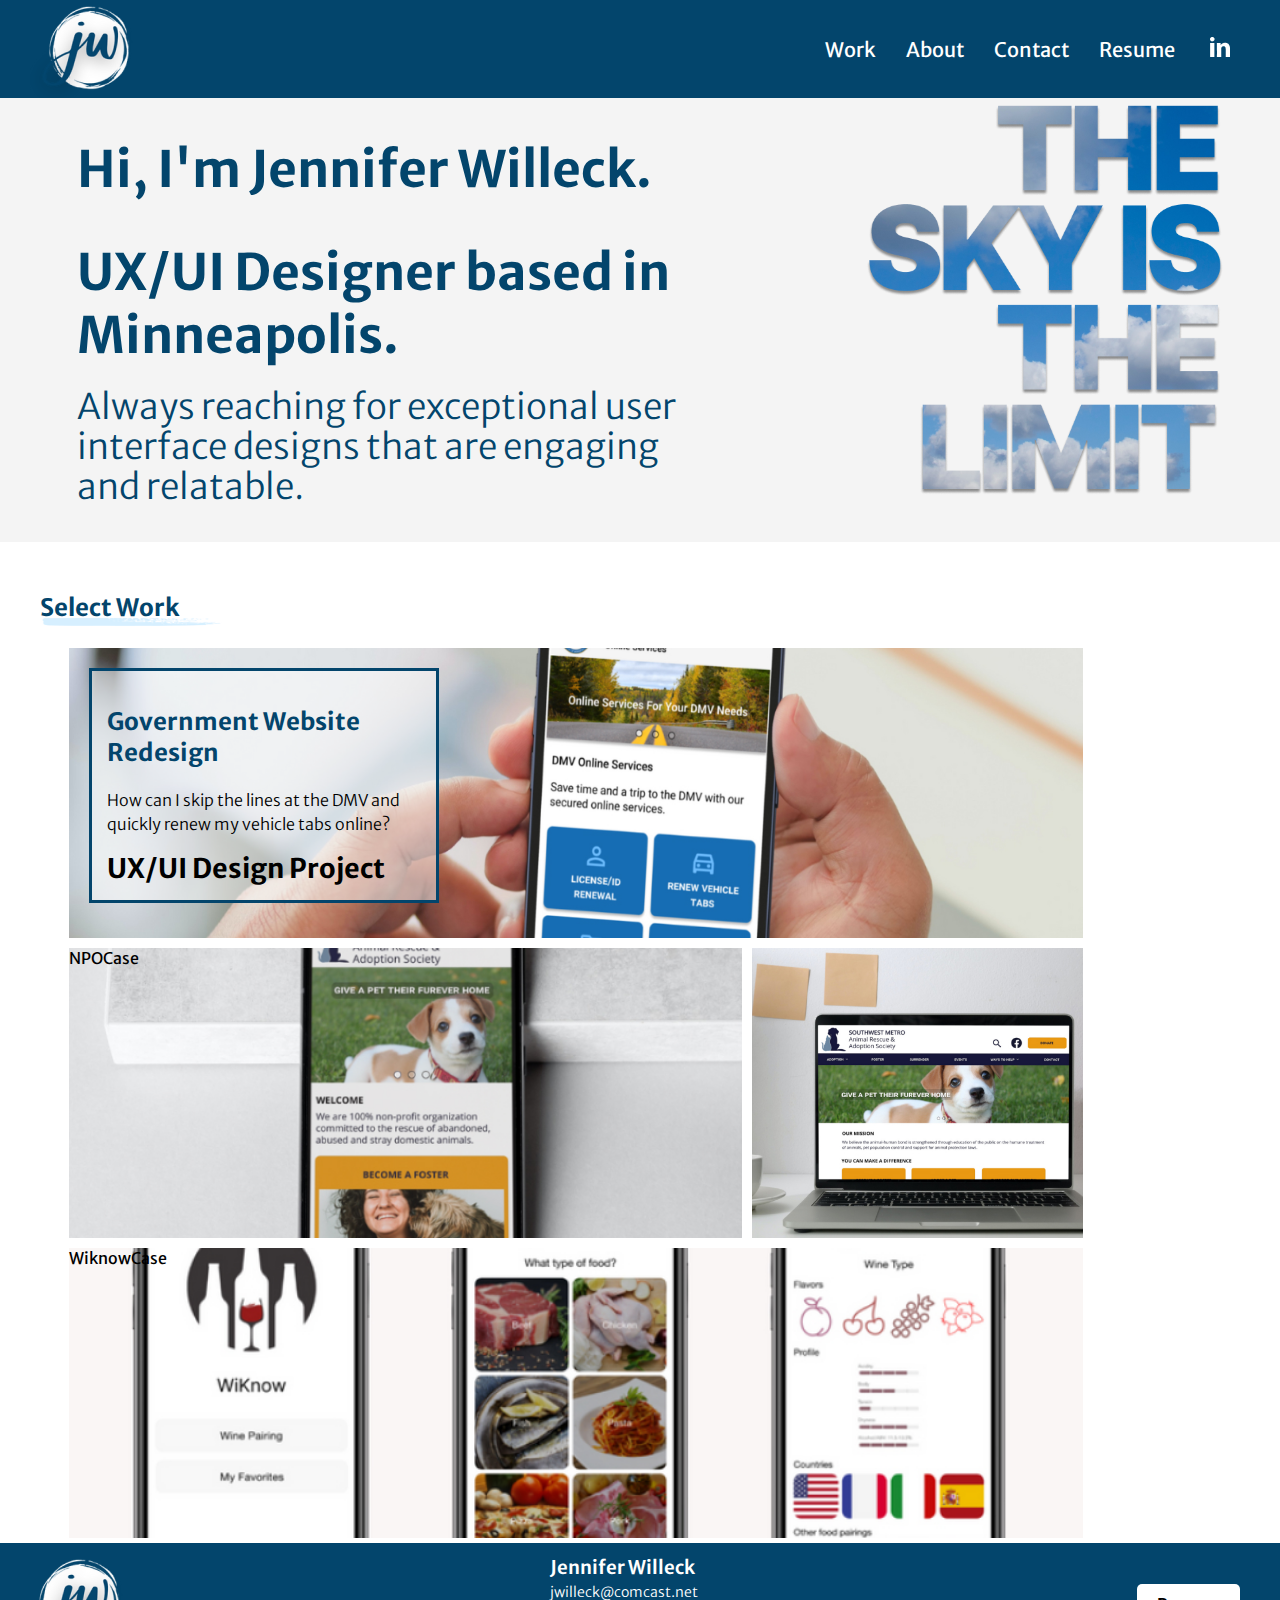
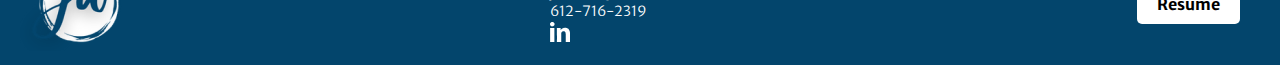
==== index.html @ 306571ac "Page updates" ====
<!DOCTYPE html>
<html>
    <head>
        <link rel="stylesheet" href="css/style.css">
        <title></title>
<!--fonts-->        
        <link rel="preconnect" href="https://fonts.googleapis.com">
        <link rel="preconnect" href="https://fonts.gstatic.com" crossorigin>
        <link href="https://fonts.googleapis.com/css2?family=Merriweather+Sans:ital,wght@0,300;0,800;1,300&display=swap" rel="stylesheet">
        <link rel="preconnect" href="https://fonts.googleapis.com">
        <link rel="preconnect" href="https://fonts.gstatic.com" crossorigin>
        <link href="https://fonts.googleapis.com/css2?family=Marck+Script&family=Merriweather+Sans:ital,wght@0,300;0,800;1,300&display=swap" rel="stylesheet">   


</head>
    <body>
 <!-- Navbar -->
<header>
    <nav class="navbar">
        <img class="logo" src="/images/logo-white.png">
        <ul class="nav-links">
            <li class="nav-item"><a href="#">Work</a></li>
            <li class="nav-item"><a href="#">About</a></li>
            <li class="nav-item"><a href="#">Contact</a></li>
            <li class="nav-item"><a href="#">Resume</a></li>
            <li class="linkedin"><img src="/images/linkedin.png" alt=""></li>
          </ul>
        </nav>
      
</header>
<div class="herohome">

    <div class="herotexthome">
        <h1>
            Hi, I'm Jennifer Willeck.
        </h1>
        <h1>
            UX/UI Designer based in Minneapolis.        
        </h1>
        <p>
            Always reaching for exceptional user interface designs that are engaging and relatable.         
        </p>
    </div>
    <div class="heroimghome">
        <img src="images/sky-image2.png">
        </div>
   
</div> 
<div class="basiccontent">
    
        <h1>
           Select Work
        </h1>

</div>
   
<section id="categoryGrid">
    <div id="govcase" class="categoryGridArea">
        <div class="summary">
         <h1>Government Website Redesign</h1>
         <p>How can I skip the lines at the DMV and quickly renew my vehicle tabs online?</p>
        <h2>UX/UI Design Project</h2>
        </div>
        </div>
    <div id="npocase1" class="categoryGridArea">
        <div class="heading">NPOCase</div>
        </div>   
    <div id="npocase2" class="categoryGridArea">
        <div class="heading"></div>
        </div>    
    <div id="wiknowcase" class="categoryGridArea">
         <div class="heading">WiknowCase</div>
         </div>    
</section>
    
<div class="footer">
    <div class="ft-content">
        <img src="/images/logo-white.png">
    </div>
    <div class="ft-middle">
        <h3>Jennifer Willeck<h3>
        <p>jwilleck@comcast.net</p>
        <p>612-716-2319</p>
        <img src="/images/linkedin.png">
    </div>   
    <div class="ft-content">
        <button class="ft-button">Resume</button>
    </div>
</div>

</body>
</html>
---- css/style.css ----
html {
    box-sizing: border-box;
  }
  
  *, *::before, *::after {
    box-sizing: inherit;
    margin: 0;
    padding: 0;
  }

body {
  font-family: 'Merriweather Sans', sans-serif;
  
}

nav {
    width: 100%;
    background-color:#03456c;
    padding-left: 30px;
    padding-right: 10px;
    
    
  }
  
  .logo {
    display: inline-block;
   
  }
  
  .nav-links {
    list-style: none;
    display: flex;
    font-size: 20px;
  }

  .nav-item a {
    font-family: 'Merriweather Sans', sans-serif;
    display: inline-block;
    padding: 10px 15px;
    text-decoration: none;
    color: white;
    
  }
  
  .nav-item:hover {
    border-radius: 10px;
    background-color: rgba(245, 240, 240, 0.2);
   
  }
  
  .nav-item:hover a {
    color: white;
  }
  

  .navbar {
    display: flex;
    justify-content: space-between;
    align-items: center;
  
  }
      
  .logo img {
    
    vertical-align: middle;
  }

  .linkedin {
    display: flexbox;
    margin-top:10px;
    margin-left: 20px;
    margin-right: 40px;
  }

  .linkedin:hover {
    cursor: pointer;
  }
  
  
  h1 {
    font-size: 24px;
    font-weight: bold;
    color: #03456c;
    font-family: 'Merriweather Sans', sans-serif;
    padding-top: 20px;
    padding-bottom: 20px;
    background-image: url(/images/headerline5.png);
    background-repeat: no-repeat;
    }
  
  p {
    font-family: 'Merriweather Sans', sans-serif;
    font-size: 16px;
    color: #000;
    font-weight: lighter;
    line-height: 24px;
    padding-bottom: 15px;
  }

  .hero {
    display: flex;
    justify-content:space-around;
    background-color:#f4f4f4;
    margin-bottom: 30px;
  }

  .herotext {
    display: flex;
    flex-direction: column;
    justify-content: space-between;
    margin: 20px 20px;
    width: 50%;
  }

  .heroimg {
    display:flexbox;
    margin: 0 auto;
  }

  .heroimg img {
   width: 100%;  
  }

    .herotext p {
    font-family: 'Merriweather Sans', sans-serif;
    font-size: 22px;
    font-weight: 300;
    color:black;
    text-align: left;
    line-height: 34px;
    
    
  }

  .herotext h1 {
    font-size: 25px;
    color:#03456c;
    font-weight:700;
    font-family: 'Merriweather Sans', sans-serif;
    background-image: none;
    
  }

  .content {
    display: flex;
    justify-content:space-around;
    background-color: white;
  }
  
  .contentleft {
    display: flex;
    flex-direction: column;
    justify-content: space-between;
    margin-left:40px;
    margin-right: 40px;
    
  }
  
  .contentright {
    display: flex;
    justify-content:center;
    align-items: center;
    margin-right: 40px;
  }

  .box {
    display: flex;
    flex-direction: column;
    align-items: center;
    background-color: #f4f4f4;
    width: 350px;
    border-radius: 10px;
  }

  .box p {
   font-family: 'Marck Script', cursive;
   font-size: 30px;
   line-height: 30px;
   padding: 10px;
   text-align: center;
   
  }

  .button-resume {
    display: flex;
    background-color: #A7D8F5;
    font-family: 'Merriweather Sans', sans-serif;
    font-size: 16px;
    font-weight: 600;
    padding: 10px 20px;
    border: none;
    border-radius: 5px;
    margin: 20px;
    transition: opacity 0.5s;
  }

  .button-resume:hover {
    opacity: 0.7;
    cursor: pointer;
  }

  .skillscontent {
    display: flex;
    justify-content:space-around;
    flex-direction: column;
    margin: 0 40px;
    
  }

  .skills-row {
    display: flex;
    flex-direction: row;
    justify-content:space-around;
  }
  .skillscard {
    display: flex;
    flex-direction: column;
    align-items:flex-start;
    margin: 0 20px 20px 20px;
 }

 .skillscard h2 {
  padding-bottom: 20px;
  font-family: 'Merriweather Sans', sans-serif;
  font-size: 22px;
 }

  .skillscard ul {
    list-style: none;
    font-family: 'Merriweather Sans', sans-serif;
    font-size: 16px;
    line-height: 26px;
  }

  .footer {
    display: flex;
    flex-direction: row;
    justify-content:space-between;
    align-items: center;
    background-color: #03456c;
      }

  .ft-content {
    display: flexbox;
    flex-direction: column;
  
    margin: 10px 20px;
   
    color: white;
    font-family: 'Merriweather Sans', sans-serif;
  }

   .ft-middle p {
    color: white;
    font-size: 14px;
    font-weight: 200;
    margin: 0 0;
    padding-bottom: 3px;
    line-height: 16px;
 }
  
 .ft-middle h3 {
  font-weight: 600;
  color: white;
  padding-bottom: 5px;
 }

 .ft-button {
  display: flex;
  background-color: white;
  font-family: 'Merriweather Sans', sans-serif;
  font-size: 16px;
  font-weight: 700;
  padding: 10px 20px;
  border: none;
  border-radius: 5px;
  margin: 20px;
  transition: opacity .5s;
}

.ft-button:hover {
  opacity: 0.7;
  cursor: pointer;
}

.herohome {
  display: flex;
  justify-content:space-around;
  background-color:#f4f4f4;
  margin-bottom: 30px;
}

.herotexthome {
  display: flex;
  flex-direction: column;
  justify-content: space-between;
  margin: 20px 20px;
  width: 50%;
}

.herotexthome h1 {
  font-size: 50px;
  font-weight: bold;
  color: #03456c;
  background-image: none;
}

.herotexthome p {
  font-size: 35px;
  font-weight:lighter;
  color: #03456c;
  line-height: 40px;
}

.heroimghome {
  display:flexbox;
  
}

.basiccontent {
  display: flex;
  justify-content:space-around;
  flex-direction: column;
  margin: 0 40px;
  
}

/* Case Study Grid Area */
#categoryGrid {
  margin: 0px 5%;
  display: grid;
  width:80%;
  grid-template-rows: 300px 300px 300px;
  grid-template-columns: 1fr 1fr 1fr;
  grid-template-areas:
  "govcase govcase govcase"
  "npocase npocase npocase2"
  "wiknowcase wiknowcase wiknowcase"
  ;
}

#govcase {
  grid-area: govcase;
  background-image: url("/images/govmobile.jpg");

}
#npocase1 {
  grid-area: npocase;
  background-image: url("/images/npomobile.jpg");
}
#npocase2 {
  grid-area: npocase2;
  background-image: url("/images/npodesktop.jpg");
}

#wiknowcase {
  grid-area: wiknowcase;
  background-image: url("/images/wiknow1.jpg");
}

.categoryGridArea {
  background-position: center;
  background-size:cover;
  background-repeat: no-repeat;
  margin: 5px;
  cursor: pointer;
  display: grid;
  align-content: start;
}

.summary {
  margin-top: 20px;
  margin-left: 20px;
  background-color: rgba(255, 255, 255, 0.5);
  padding: 15px;
  width: 350px;
  color: black;
  font-size: 18px;
  border: 3px solid #03456c;
}

.summary h1 {
  background-image: none;
}

.summery p {

}
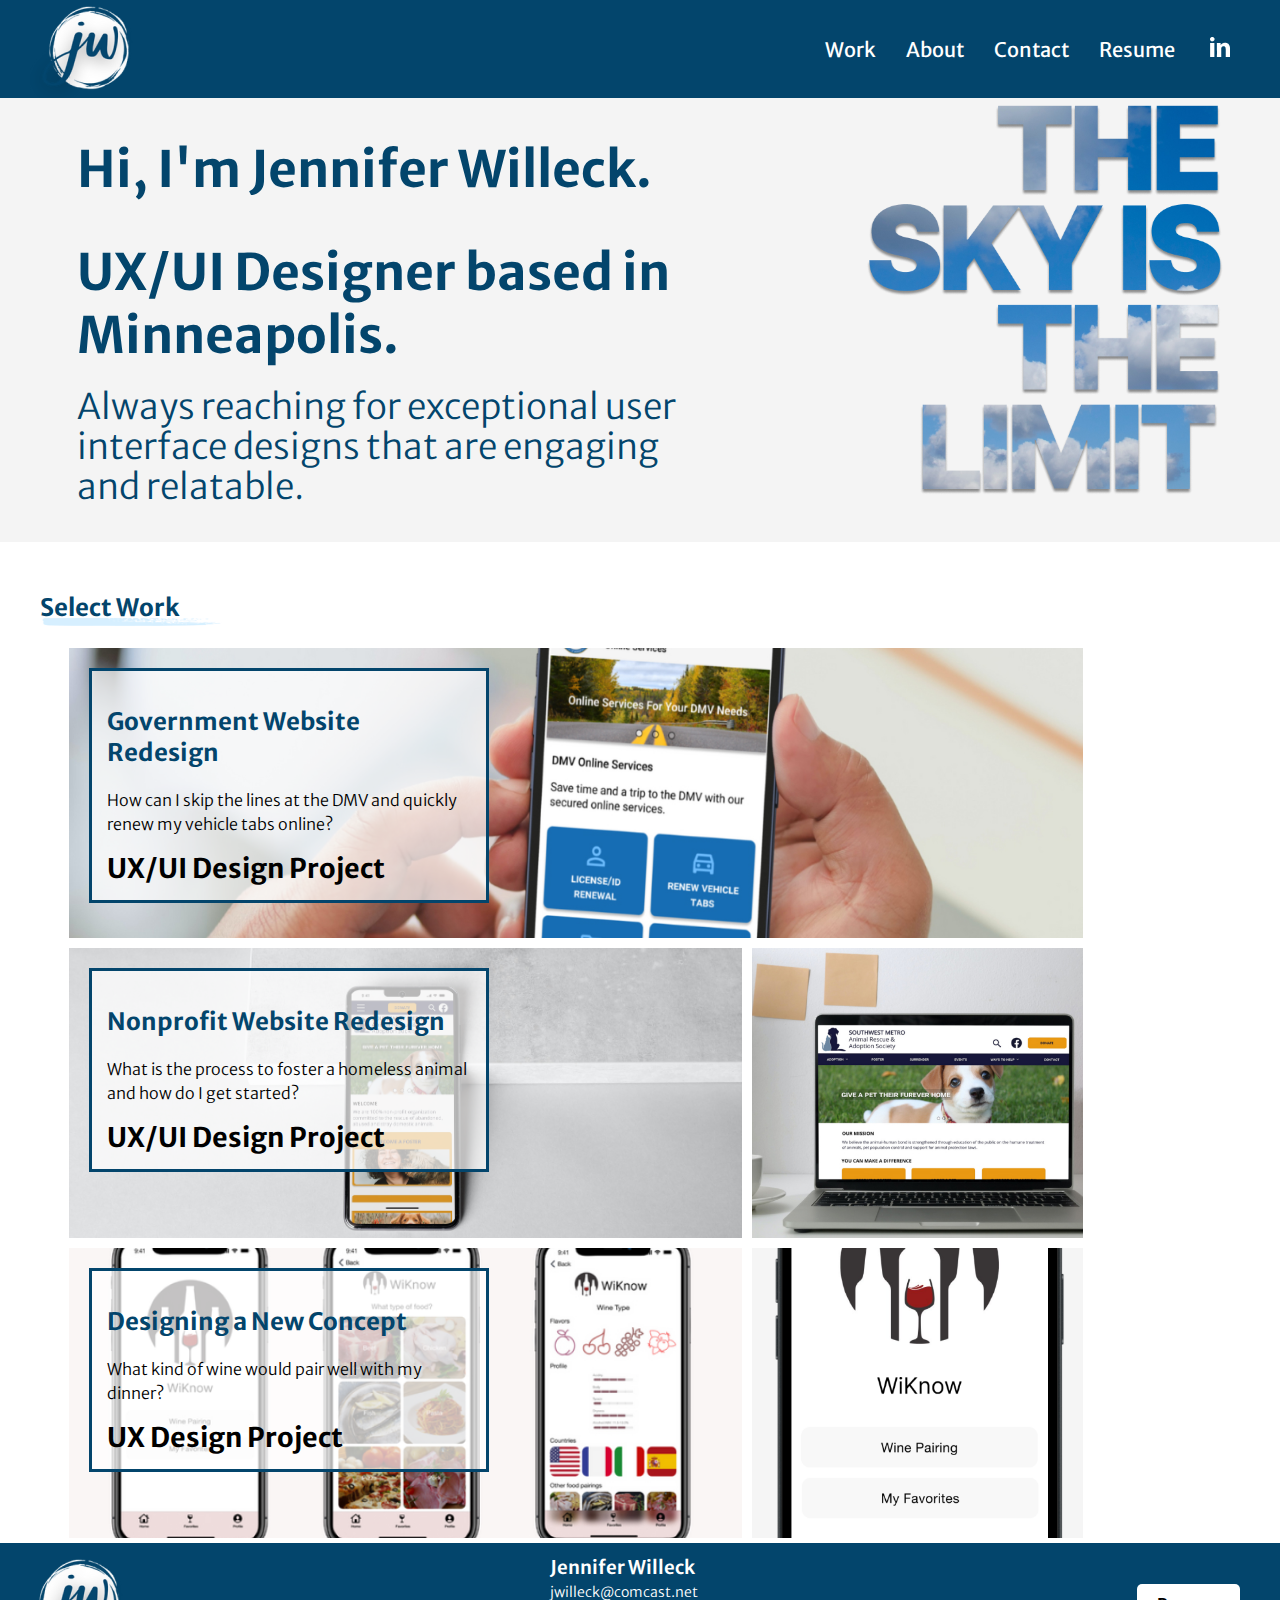
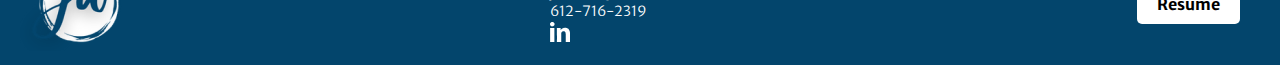
==== commit fc64ec80: "updated grid" ====
--- a/index.html
+++ b/index.html
@@ -57,20 +57,33 @@
 <section id="categoryGrid">
     <div id="govcase" class="categoryGridArea">
         <div class="summary">
-         <h1>Government Website Redesign</h1>
-         <p>How can I skip the lines at the DMV and quickly renew my vehicle tabs online?</p>
-        <h2>UX/UI Design Project</h2>
+          <h1>Government Website Redesign</h1>
+          <p>How can I skip the lines at the DMV and quickly renew my vehicle tabs online?</p>
+          <h2>UX/UI Design Project</h2>
         </div>
         </div>
     <div id="npocase1" class="categoryGridArea">
-        <div class="heading">NPOCase</div>
+        <div class="summary">
+          <h1>Nonprofit Website Redesign</h1>
+          <p>What is the process to foster a homeless animal and how do I get started?</p>
+          <h2>UX/UI Design Project</h2>
+        </div>
         </div>   
     <div id="npocase2" class="categoryGridArea">
-        <div class="heading"></div>
+        <div class="heading">
+        </div>
         </div>    
     <div id="wiknowcase" class="categoryGridArea">
-         <div class="heading">WiknowCase</div>
-         </div>    
+        <div class="summary">
+           <h1>Designing a New Concept</h1>
+           <p>What kind of wine would pair well with my dinner?</p>
+           <h2>UX Design Project</h2>
+        </div>
+    </div>    
+    <div id="wiknowcase2" class="categoryGridArea">
+        <div class="heading">
+        </div>
+        </div>      
 </section>
     
 <div class="footer">
--- a/css/style.css
+++ b/css/style.css
@@ -335,7 +335,7 @@
   grid-template-areas:
   "govcase govcase govcase"
   "npocase npocase npocase2"
-  "wiknowcase wiknowcase wiknowcase"
+  "wiknowcase wiknowcase wiknowcase2"
   ;
 }
 
@@ -346,7 +346,7 @@
 }
 #npocase1 {
   grid-area: npocase;
-  background-image: url("/images/npomobile.jpg");
+  background-image: url("/images/npo-wide.png");
 }
 #npocase2 {
   grid-area: npocase2;
@@ -356,6 +356,12 @@
 #wiknowcase {
   grid-area: wiknowcase;
   background-image: url("/images/wiknow1.jpg");
+}
+
+#wiknowcase2 {
+  grid-area: wiknowcase2;
+  background-image: url("/images/wiknow-resize.png");
+  background-color: #f5f5f5;
 }
 
 .categoryGridArea {
@@ -371,9 +377,9 @@
 .summary {
   margin-top: 20px;
   margin-left: 20px;
-  background-color: rgba(255, 255, 255, 0.5);
+  background-color: rgba(255, 255, 255, 0.7);
   padding: 15px;
-  width: 350px;
+  width: 400px;
   color: black;
   font-size: 18px;
   border: 3px solid #03456c;
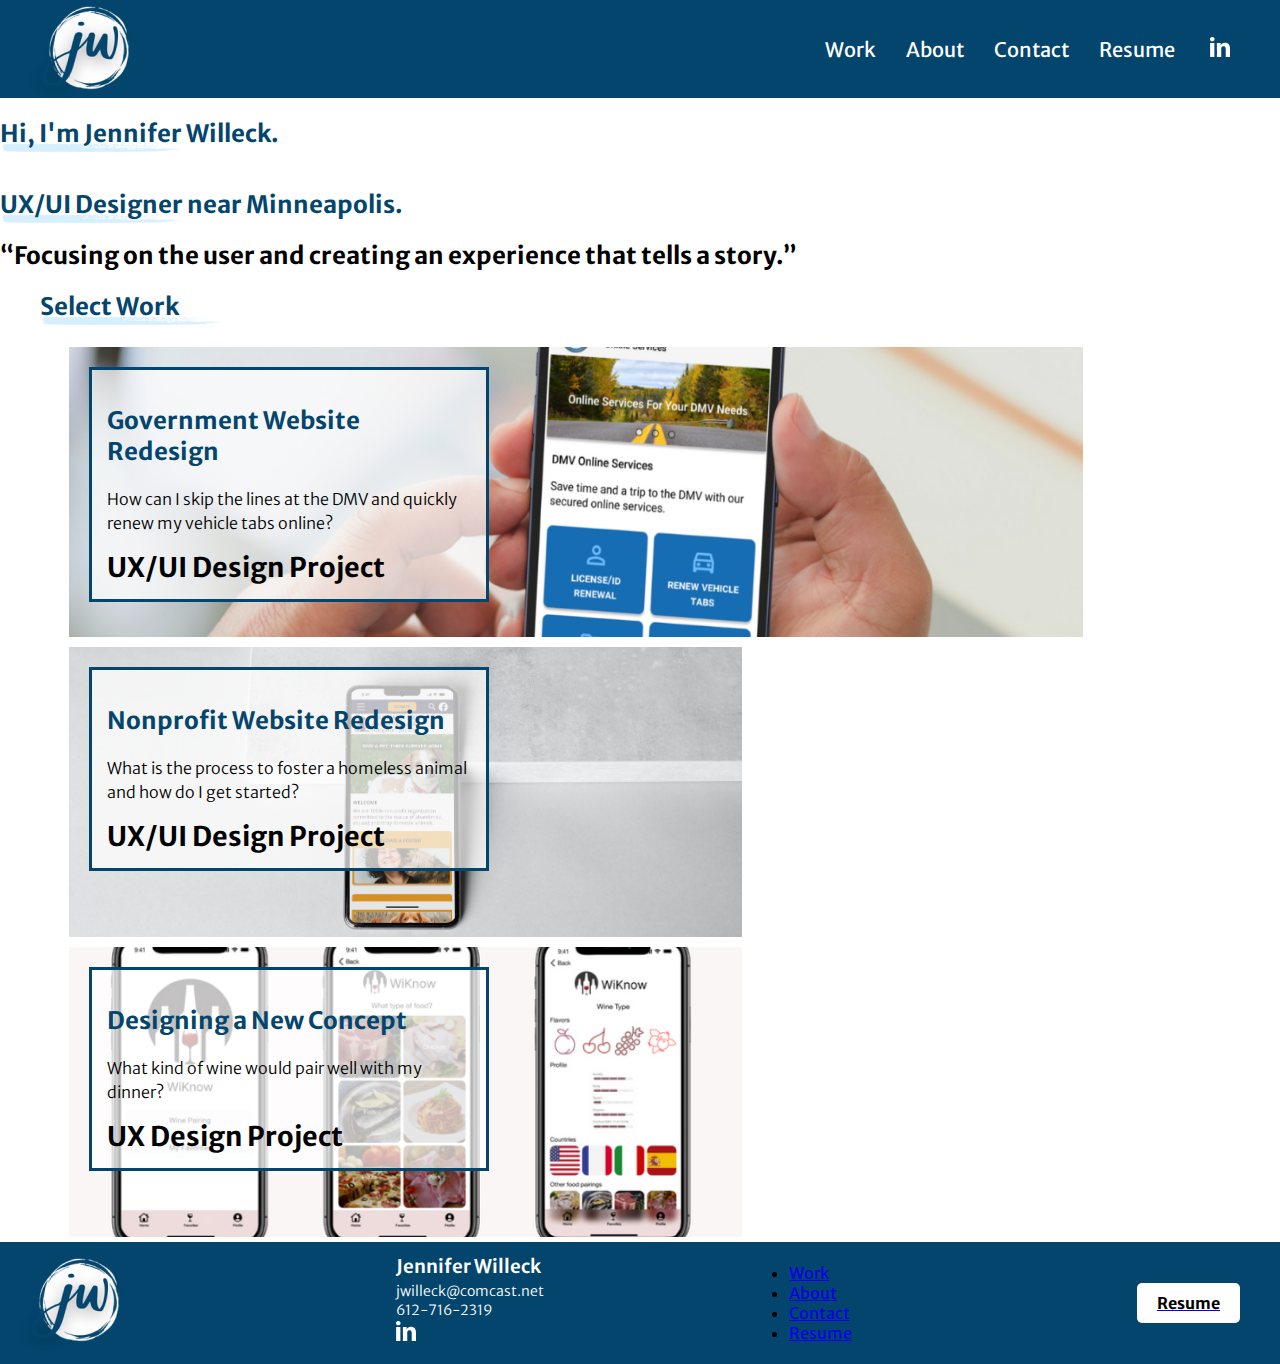
==== commit 22d61d59: "fixed links" ====
--- a/index.html
+++ b/index.html
@@ -17,35 +17,30 @@
  <!-- Navbar -->
 <header>
     <nav class="navbar">
-        <img class="logo" src="/images/logo-white.png">
+        <img class="logo" src="./images/logo-white.png">
         <ul class="nav-links">
-            <li class="nav-item"><a href="#">Work</a></li>
-            <li class="nav-item"><a href="#">About</a></li>
+            <li class="nav-item active"><a href="#">Work</a></li>
+            <li class="nav-item"><a href="/about.html">About</a></li>
             <li class="nav-item"><a href="#">Contact</a></li>
-            <li class="nav-item"><a href="#">Resume</a></li>
-            <li class="linkedin"><img src="/images/linkedin.png" alt=""></li>
+            <li class="nav-item"><a href="./uploads/Willeck-resume1.pdf" target="_blank">Resume</a></li>
+            <li class="linkedin"><img src="./images/linkedin.png" alt=""></li>
           </ul>
         </nav>
       
 </header>
-<div class="herohome">
 
-    <div class="herotexthome">
-        <h1>
-            Hi, I'm Jennifer Willeck.
-        </h1>
-        <h1>
-            UX/UI Designer based in Minneapolis.        
-        </h1>
-        <p>
-            Always reaching for exceptional user interface designs that are engaging and relatable.         
-        </p>
+<div class="newhero">
+    <div class="herotextleft">
+        <h1>Hi, I'm Jennifer Willeck.</h1>
+        <h1>UX/UI Designer near Minneapolis.</h1>
     </div>
-    <div class="heroimghome">
-        <img src="images/sky-image2.png">
-        </div>
-   
-</div> 
+        
+    <div class="herotextright">
+        <h2>“Focusing on the user and creating an experience that tells a story.”</h2> 
+    </div>  
+
+</div>
+
 <div class="basiccontent">
     
         <h1>
@@ -69,35 +64,38 @@
           <h2>UX/UI Design Project</h2>
         </div>
         </div>   
-    <div id="npocase2" class="categoryGridArea">
-        <div class="heading">
-        </div>
-        </div>    
+    
     <div id="wiknowcase" class="categoryGridArea">
         <div class="summary">
            <h1>Designing a New Concept</h1>
            <p>What kind of wine would pair well with my dinner?</p>
            <h2>UX Design Project</h2>
         </div>
-    </div>    
-    <div id="wiknowcase2" class="categoryGridArea">
-        <div class="heading">
-        </div>
-        </div>      
+        </div>    
+    
+     </div>                
 </section>
     
 <div class="footer">
     <div class="ft-content">
-        <img src="/images/logo-white.png">
+        <img src="./images/logo-white.png">
     </div>
     <div class="ft-middle">
         <h3>Jennifer Willeck<h3>
         <p>jwilleck@comcast.net</p>
         <p>612-716-2319</p>
-        <img src="/images/linkedin.png">
-    </div>   
+        <img src="./images/linkedin.png">
+    </div> 
+    <div>
+        <ul class="footer-nav">
+            <li class="ftnav-item ftnav-active"><a href="#">Work</a></li>
+            <li class="ftnav-item"><a href="/about.html">About</a></li>
+            <li class="ftnav-item"><a href="#">Contact</a></li>
+            <li class="ftnav-item"><a href="#">Resume</a></li>
+          </ul>
+    </div>  
     <div class="ft-content">
-        <button class="ft-button">Resume</button>
+        <a href="./uploads/Willeck-resume1.pdf" target="_blank"><button class="ft-button">Resume</button></a>
     </div>
 </div>
 
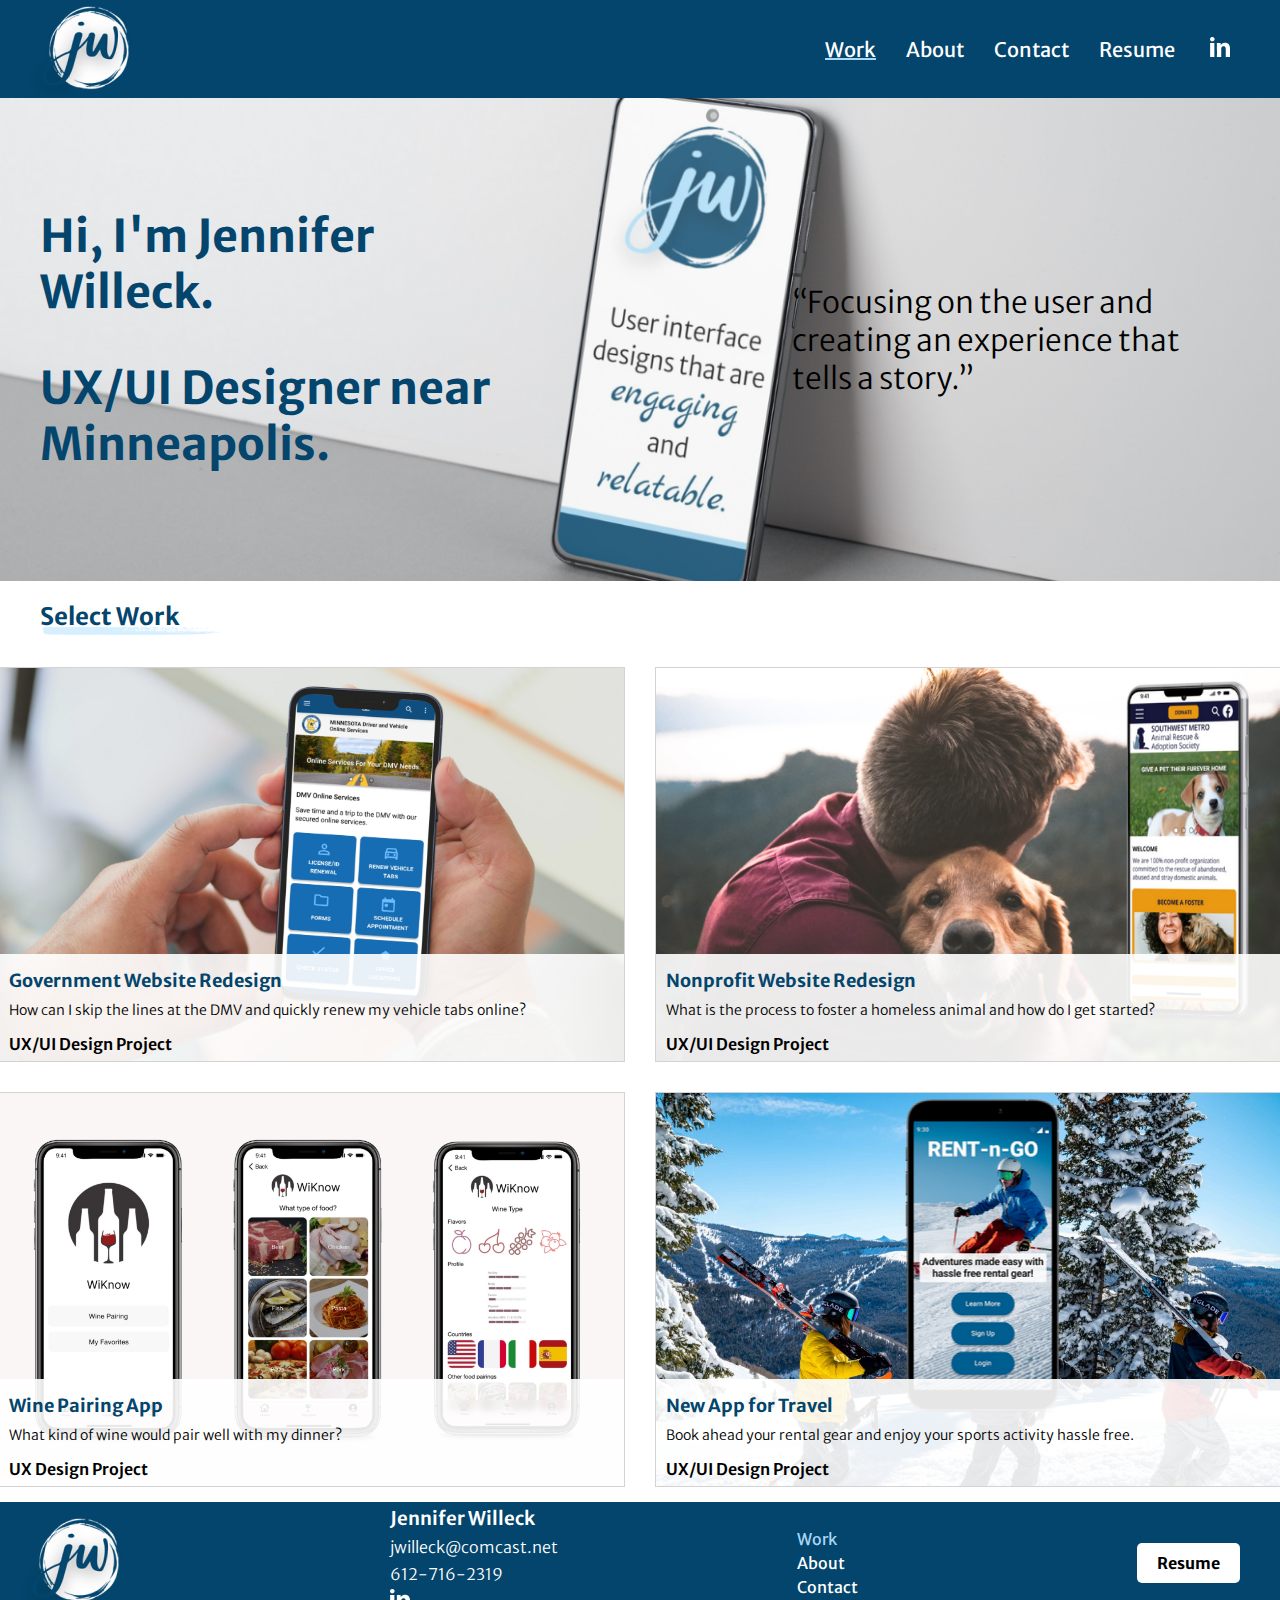
==== commit cfeebe9b: "resized case study grid" ====
--- a/index.html
+++ b/index.html
@@ -17,13 +17,13 @@
  <!-- Navbar -->
 <header>
     <nav class="navbar">
-        <img class="logo" src="./images/logo-white.png">
+        <img class="logo" src="images/logo-white.png">
         <ul class="nav-links">
             <li class="nav-item active"><a href="#">Work</a></li>
-            <li class="nav-item"><a href="/about.html">About</a></li>
+            <li class="nav-item"><a href="about.html">About</a></li>
             <li class="nav-item"><a href="#">Contact</a></li>
-            <li class="nav-item"><a href="./uploads/Willeck-resume1.pdf" target="_blank">Resume</a></li>
-            <li class="linkedin"><img src="./images/linkedin.png" alt=""></li>
+            <li class="nav-item"><a href="uploads/Willeck-resume1.pdf" target="_blank">Resume</a></li>
+            <li class="linkedin"><img src="images/linkedin.png" alt=""></li>
           </ul>
         </nav>
       
@@ -67,35 +67,41 @@
     
     <div id="wiknowcase" class="categoryGridArea">
         <div class="summary">
-           <h1>Designing a New Concept</h1>
+           <h1>Wine Pairing App</h1>
            <p>What kind of wine would pair well with my dinner?</p>
            <h2>UX Design Project</h2>
         </div>
         </div>    
-    
+    <div id="rentngo" class="categoryGridArea">
+        <div class="summary">
+          <h1>New App for Travel</h1>
+          <p>Book ahead your rental gear and enjoy your sports activity hassle free.</p>
+          <h2>UX/UI Design Project</h2>
+        </div>
+        </div> 
      </div>                
 </section>
     
 <div class="footer">
     <div class="ft-content">
-        <img src="./images/logo-white.png">
+        <img src="images/logo-white.png">
     </div>
     <div class="ft-middle">
         <h3>Jennifer Willeck<h3>
         <p>jwilleck@comcast.net</p>
         <p>612-716-2319</p>
-        <img src="./images/linkedin.png">
+        <img src="images/linkedin.png">
     </div> 
     <div>
         <ul class="footer-nav">
             <li class="ftnav-item ftnav-active"><a href="#">Work</a></li>
-            <li class="ftnav-item"><a href="/about.html">About</a></li>
+            <li class="ftnav-item"><a href="about.html">About</a></li>
             <li class="ftnav-item"><a href="#">Contact</a></li>
-            <li class="ftnav-item"><a href="#">Resume</a></li>
+            
           </ul>
     </div>  
     <div class="ft-content">
-        <a href="./uploads/Willeck-resume1.pdf" target="_blank"><button class="ft-button">Resume</button></a>
+        <a href="uploads/Willeck-resume1.pdf" target="_blank"><button class="ft-button">Resume</button></a>
     </div>
 </div>
 
--- a/css/style.css
+++ b/css/style.css
@@ -10,7 +10,6 @@
 
 body {
   font-family: 'Merriweather Sans', sans-serif;
-  
 }
 
 nav {
@@ -45,7 +44,8 @@
   .nav-item:hover {
     border-radius: 10px;
     background-color: rgba(245, 240, 240, 0.2);
-   
+    transition: 0.5s;
+    
   }
   
   .nav-item:hover a {
@@ -58,6 +58,10 @@
     justify-content: space-between;
     align-items: center;
   
+  }
+
+  .active a {
+    text-decoration: underline #A7D8F5;
   }
       
   .logo img {
@@ -84,7 +88,7 @@
     font-family: 'Merriweather Sans', sans-serif;
     padding-top: 20px;
     padding-bottom: 20px;
-    background-image: url(/images/headerline5.png);
+    background-image: url(../images/headerline5.png);
     background-repeat: no-repeat;
     }
   
@@ -97,49 +101,7 @@
     padding-bottom: 15px;
   }
 
-  .hero {
-    display: flex;
-    justify-content:space-around;
-    background-color:#f4f4f4;
-    margin-bottom: 30px;
-  }
-
-  .herotext {
-    display: flex;
-    flex-direction: column;
-    justify-content: space-between;
-    margin: 20px 20px;
-    width: 50%;
-  }
-
-  .heroimg {
-    display:flexbox;
-    margin: 0 auto;
-  }
-
-  .heroimg img {
-   width: 100%;  
-  }
-
-    .herotext p {
-    font-family: 'Merriweather Sans', sans-serif;
-    font-size: 22px;
-    font-weight: 300;
-    color:black;
-    text-align: left;
-    line-height: 34px;
-    
-    
-  }
-
-  .herotext h1 {
-    font-size: 25px;
-    color:#03456c;
-    font-weight:700;
-    font-family: 'Merriweather Sans', sans-serif;
-    background-image: none;
-    
-  }
+  
 
   .content {
     display: flex;
@@ -243,20 +205,24 @@
   .ft-content {
     display: flexbox;
     flex-direction: column;
-  
+    
     margin: 10px 20px;
    
     color: white;
     font-family: 'Merriweather Sans', sans-serif;
   }
 
+  .ft-content a {
+    text-decoration: none;
+  }
+
    .ft-middle p {
     color: white;
-    font-size: 14px;
+    font-size: 16px;
     font-weight: 200;
     margin: 0 0;
     padding-bottom: 3px;
-    line-height: 16px;
+    line-height: 24px;
  }
   
  .ft-middle h3 {
@@ -283,14 +249,165 @@
   cursor: pointer;
 }
 
-.herohome {
+.ft-button a {
+text-decoration: none;
+}
+
+.footer-nav {
+  list-style: none;
+  font-size: 16px;
+  line-height: 24px;
+}
+
+.ftnav-item a {
+  color: white;
+  text-decoration: none;
+}
+
+.ftnav-item:hover a {
+  color: #A7D8F5;
+}
+
+.ftnav-active a {
+ color: #A7D8F5;
+}
+
+.basiccontent {
+  display: flex;
+  justify-content:space-around;
+  flex-direction: column;
+  margin: 0 40px;
+  
+}
+
+/* New Hero Area */
+.newhero {
+  display: flex;
+  background-image:url(../images/hero-wide.png);
+  width: 100%;
+  height: auto;
+  background-size: cover;
+  background-repeat: no-repeat;
+  padding: 7% 0;
+  
+}
+
+.herotextleft {
+  display: flex;
+  flex-direction: column;
+  width: 60%;
+  margin: auto 40px;
+}
+
+.herotextleft h1 {
+  font-size: 45px;
+  background-image: none;
+  width: 500px;
+}
+
+.herotextright {
+  display: flex;
+  flex-direction: column;
+  width: 40%;
+  margin: auto 40px;
+  
+}
+.herotextright h2 {
+  background-image: none;
+  font-size: 30px;
+  text-decoration: italic;
+  font-weight: lighter;
+}
+
+
+
+/* Case Study Grid Area */
+#categoryGrid {
+  display: grid;
+  justify-content: center;
+  margin: auto 15%;
+  grid-template-rows: 425px 425px;
+  grid-template-columns: 1fr 1fr;
+  grid-template-areas:
+  "govcase npocase1"
+  "wiknowcase rentngo"
+  ;
+}
+
+#govcase {
+  grid-area: govcase;
+  background-image: url(../images/gov-home-lg.jpg);
+
+}
+#npocase1 {
+  grid-area: npocase1;
+  background-image: url(../images/npo-mobile.jpg);
+}
+
+#wiknowcase {
+  grid-area: wiknowcase;
+  background-image: url(../images/wiknow-home-lg.jpg);
+}
+
+#rentngo {
+  grid-area: rentngo;
+  background-image: url(/images/rentngo-mobile.jpg);
+  background-color: #f5f5f5;
+}
+
+
+.categoryGridArea {
+  background-position: center;
+  background-size:cover;
+  background-repeat: no-repeat;
+  margin: 15px;
+  cursor: pointer;
+  display: grid;
+  align-content:end;
+  border: 1px solid lightgray;
+  transition: transform 250ms;
+}
+
+.categoryGridArea:hover {
+  transform: scale(1.03, 1.03);
+  
+}
+
+.summary {
+  align-items: baseline;
+  background-color: rgba(255, 255, 255, 0.9);
+  padding-left: 10px;
+  width: 625px;
+  color: black;
+  font-size: 16px;
+  line-height: 14px;
+}
+
+.summary h1 {
+  font-size: 18px;
+  background-image: none;
+  padding-bottom: 10px;
+}
+
+.summary h2 {
+  font-size: 16px;
+  font-weight: 600;
+  padding-bottom: 10px;
+}
+
+.summary p {
+  font-size: 14px;
+  font-weight: 300;
+}
+/*css for About page hero text*/
+.hero {
   display: flex;
   justify-content:space-around;
   background-color:#f4f4f4;
   margin-bottom: 30px;
 }
 
-.herotexthome {
+.herotext {
   display: flex;
   flex-direction: column;
   justify-content: space-between;
@@ -298,97 +415,31 @@
   width: 50%;
 }
 
-.herotexthome h1 {
-  font-size: 50px;
-  font-weight: bold;
-  color: #03456c;
+.heroimg {
+  display:flexbox;
+  margin: 0 auto;
+}
+
+.heroimg img {
+ width: 100%;  
+}
+
+  .herotext p {
+  font-family: 'Merriweather Sans', sans-serif;
+  font-size: 24px;
+  font-weight: 300;
+  color:black;
+  text-align: left;
+  line-height: 34px;
+  
+  
+}
+
+.herotext h1 {
+  font-size: 25px;
+  color:#03456c;
+  font-weight:700;
+  font-family: 'Merriweather Sans', sans-serif;
   background-image: none;
-}
-
-.herotexthome p {
-  font-size: 35px;
-  font-weight:lighter;
-  color: #03456c;
-  line-height: 40px;
-}
-
-.heroimghome {
-  display:flexbox;
-  
-}
-
-.basiccontent {
-  display: flex;
-  justify-content:space-around;
-  flex-direction: column;
-  margin: 0 40px;
-  
-}
-
-/* Case Study Grid Area */
-#categoryGrid {
-  margin: 0px 5%;
-  display: grid;
-  width:80%;
-  grid-template-rows: 300px 300px 300px;
-  grid-template-columns: 1fr 1fr 1fr;
-  grid-template-areas:
-  "govcase govcase govcase"
-  "npocase npocase npocase2"
-  "wiknowcase wiknowcase wiknowcase2"
-  ;
-}
-
-#govcase {
-  grid-area: govcase;
-  background-image: url("/images/govmobile.jpg");
-
-}
-#npocase1 {
-  grid-area: npocase;
-  background-image: url("/images/npo-wide.png");
-}
-#npocase2 {
-  grid-area: npocase2;
-  background-image: url("/images/npodesktop.jpg");
-}
-
-#wiknowcase {
-  grid-area: wiknowcase;
-  background-image: url("/images/wiknow1.jpg");
-}
-
-#wiknowcase2 {
-  grid-area: wiknowcase2;
-  background-image: url("/images/wiknow-resize.png");
-  background-color: #f5f5f5;
-}
-
-.categoryGridArea {
-  background-position: center;
-  background-size:cover;
-  background-repeat: no-repeat;
-  margin: 5px;
-  cursor: pointer;
-  display: grid;
-  align-content: start;
-}
-
-.summary {
-  margin-top: 20px;
-  margin-left: 20px;
-  background-color: rgba(255, 255, 255, 0.7);
-  padding: 15px;
-  width: 400px;
-  color: black;
-  font-size: 18px;
-  border: 3px solid #03456c;
-}
-
-.summary h1 {
-  background-image: none;
-}
-
-.summery p {
-
+  
 }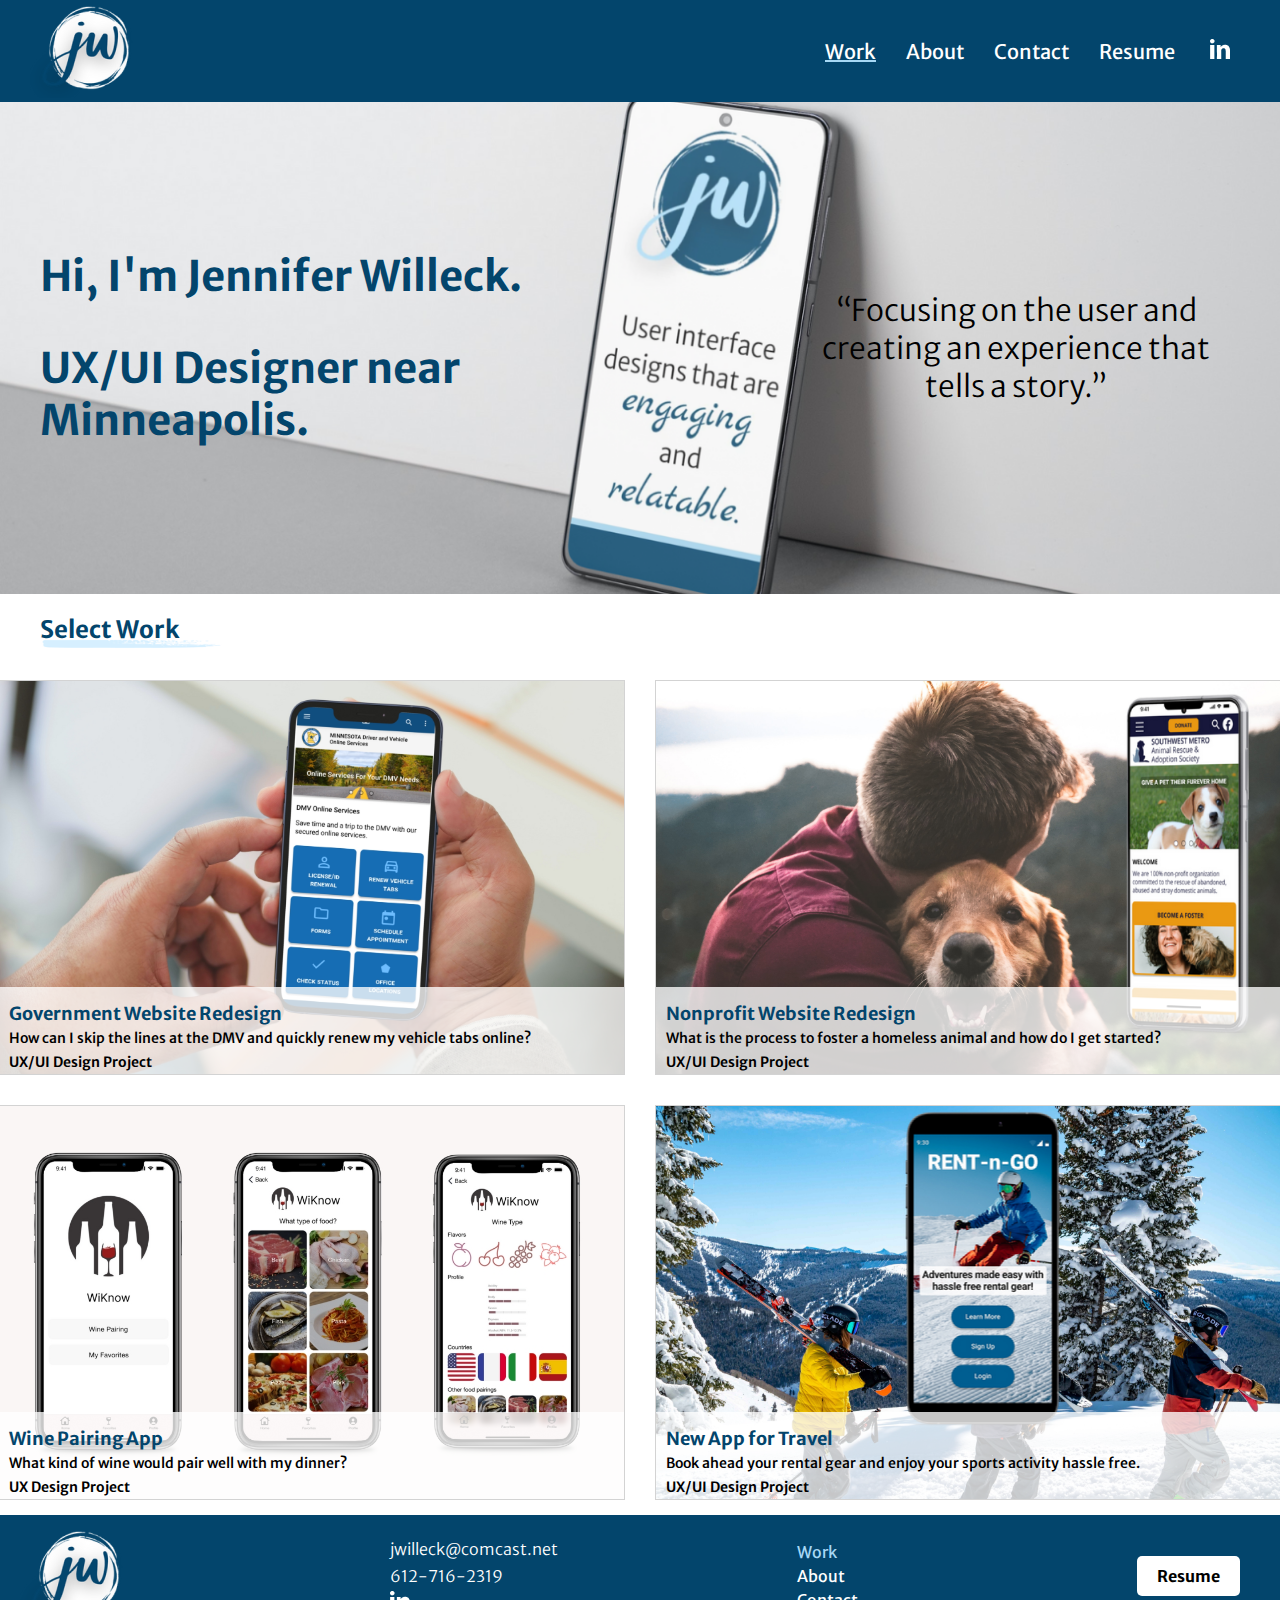
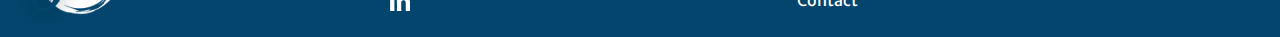
==== commit 50ce10c9: "Linkedin Links" ====
--- a/index.html
+++ b/index.html
@@ -17,13 +17,13 @@
  <!-- Navbar -->
 <header>
     <nav class="navbar">
-        <img class="logo" src="images/logo-white.png">
+      <a href="index.html"><img class="logo" src="images/logo-white.png" ></a>
         <ul class="nav-links">
             <li class="nav-item active"><a href="#">Work</a></li>
             <li class="nav-item"><a href="about.html">About</a></li>
             <li class="nav-item"><a href="#">Contact</a></li>
             <li class="nav-item"><a href="uploads/Willeck-resume1.pdf" target="_blank">Resume</a></li>
-            <li class="linkedin"><img src="images/linkedin.png" alt=""></li>
+            <li class="linkedin"><a href="https://www.linkedin.com/in/jenniferwilleck" target="_blank"><img src="images/linkedin.png" alt="Jennifer Willeck Resume"></a></li>
           </ul>
         </nav>
       
@@ -87,10 +87,9 @@
         <img src="images/logo-white.png">
     </div>
     <div class="ft-middle">
-        <h3>Jennifer Willeck<h3>
         <p>jwilleck@comcast.net</p>
         <p>612-716-2319</p>
-        <img src="images/linkedin.png">
+        <a href="https://www.linkedin.com/in/jenniferwilleck" target="_blank"><img src="images/linkedin.png"></a>
     </div> 
     <div>
         <ul class="footer-nav">
--- a/css/style.css
+++ b/css/style.css
@@ -178,13 +178,19 @@
     display: flex;
     flex-direction: column;
     align-items:flex-start;
+    width: 300px;
+    border-radius: 5px;
     margin: 0 20px 20px 20px;
+    background-color: #f4f4f4;
+    padding: 5px 10px;
  }
 
  .skillscard h2 {
-  padding-bottom: 20px;
+  padding-bottom: 10px;
   font-family: 'Merriweather Sans', sans-serif;
-  font-size: 22px;
+  font-size: 20px;
+  font-weight:bold;
+  text-decoration: underline;
  }
 
   .skillscard ul {
@@ -288,7 +294,7 @@
   height: auto;
   background-size: cover;
   background-repeat: no-repeat;
-  padding: 7% 0;
+  padding: 10% 0;
   
 }
 
@@ -300,7 +306,7 @@
 }
 
 .herotextleft h1 {
-  font-size: 45px;
+  font-size: 42px;
   background-image: none;
   width: 500px;
 }
@@ -308,6 +314,8 @@
 .herotextright {
   display: flex;
   flex-direction: column;
+  text-align: center;
+  align-items: center;
   width: 40%;
   margin: auto 40px;
   
@@ -351,8 +359,7 @@
 
 #rentngo {
   grid-area: rentngo;
-  background-image: url(/images/rentngo-mobile.jpg);
-  background-color: #f5f5f5;
+  background-image: url(../images/rentngo-mobile.jpg);
 }
 
 
@@ -370,34 +377,35 @@
 
 .categoryGridArea:hover {
   transform: scale(1.03, 1.03);
+  border: 2px solid #03456c
   
 }
 
 .summary {
   align-items: baseline;
-  background-color: rgba(255, 255, 255, 0.9);
+  background-color: rgba(255, 255, 255, 0.775);
   padding-left: 10px;
   width: 625px;
   color: black;
-  font-size: 16px;
   line-height: 14px;
 }
 
 .summary h1 {
   font-size: 18px;
   background-image: none;
-  padding-bottom: 10px;
+  padding-bottom: 5px;
 }
 
 .summary h2 {
-  font-size: 16px;
+  font-size: 14px;
   font-weight: 600;
-  padding-bottom: 10px;
+  padding-bottom: 5px;
 }
 
 .summary p {
   font-size: 14px;
-  font-weight: 300;
+  font-weight: 500;
+  padding-bottom: 5px;
 }
 /*css for About page hero text*/
 .hero {
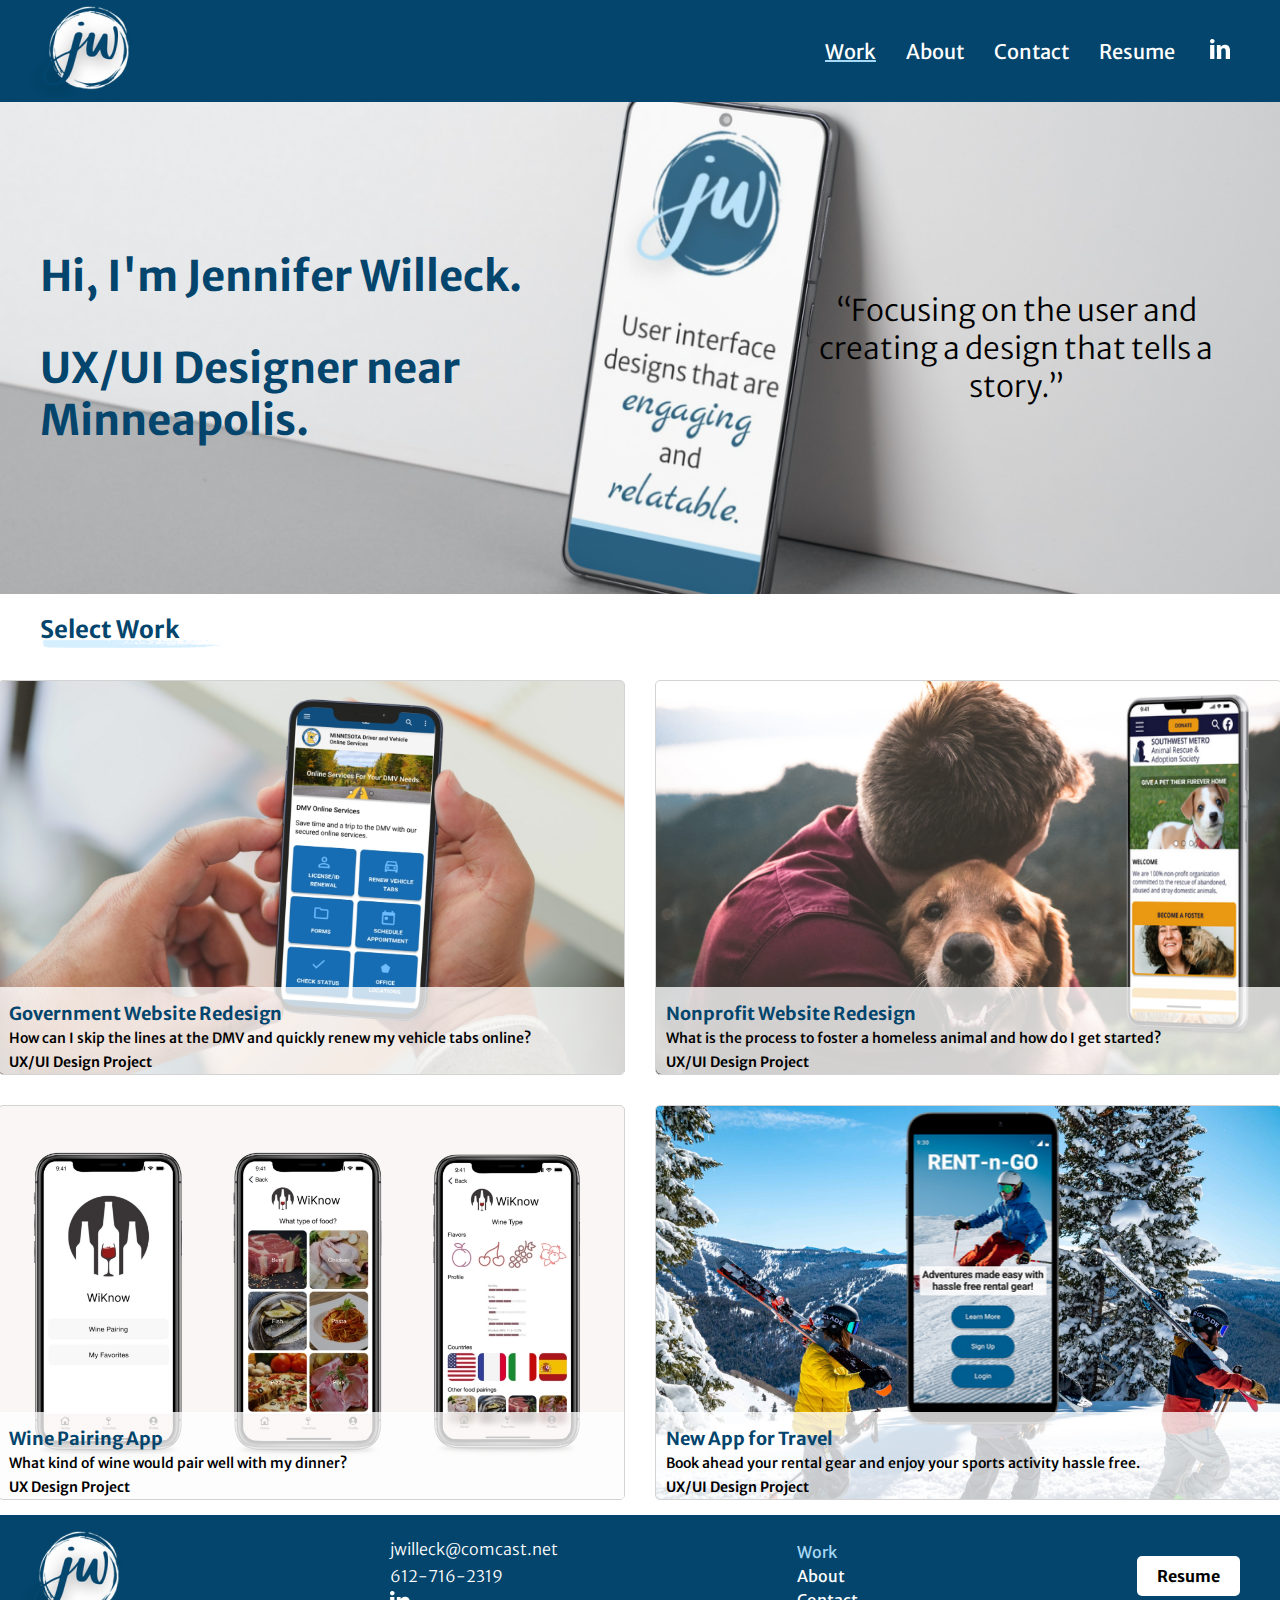
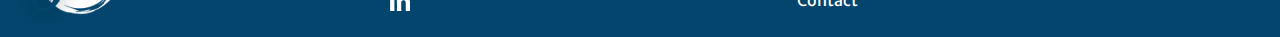
==== commit 00c50e1b: "grid border" ====
--- a/index.html
+++ b/index.html
@@ -36,7 +36,7 @@
     </div>
         
     <div class="herotextright">
-        <h2>“Focusing on the user and creating an experience that tells a story.”</h2> 
+        <h2>“Focusing on the user and creating a design that tells a story.”</h2> 
     </div>  
 
 </div>
--- a/css/style.css
+++ b/css/style.css
@@ -372,18 +372,21 @@
   display: grid;
   align-content:end;
   border: 1px solid lightgray;
+  border-radius: 5px;
   transition: transform 250ms;
 }
 
 .categoryGridArea:hover {
-  transform: scale(1.03, 1.03);
-  border: 2px solid #03456c
+  transform: scale(1.02, 1.02);
+  border: 1px solid #03456c
   
 }
 
 .summary {
   align-items: baseline;
   background-color: rgba(255, 255, 255, 0.775);
+  border-bottom-left-radius: 5px;
+  border-bottom-right-radius: 3px;
   padding-left: 10px;
   width: 625px;
   color: black;
@@ -450,4 +453,4 @@
   font-family: 'Merriweather Sans', sans-serif;
   background-image: none;
   
-}+}
